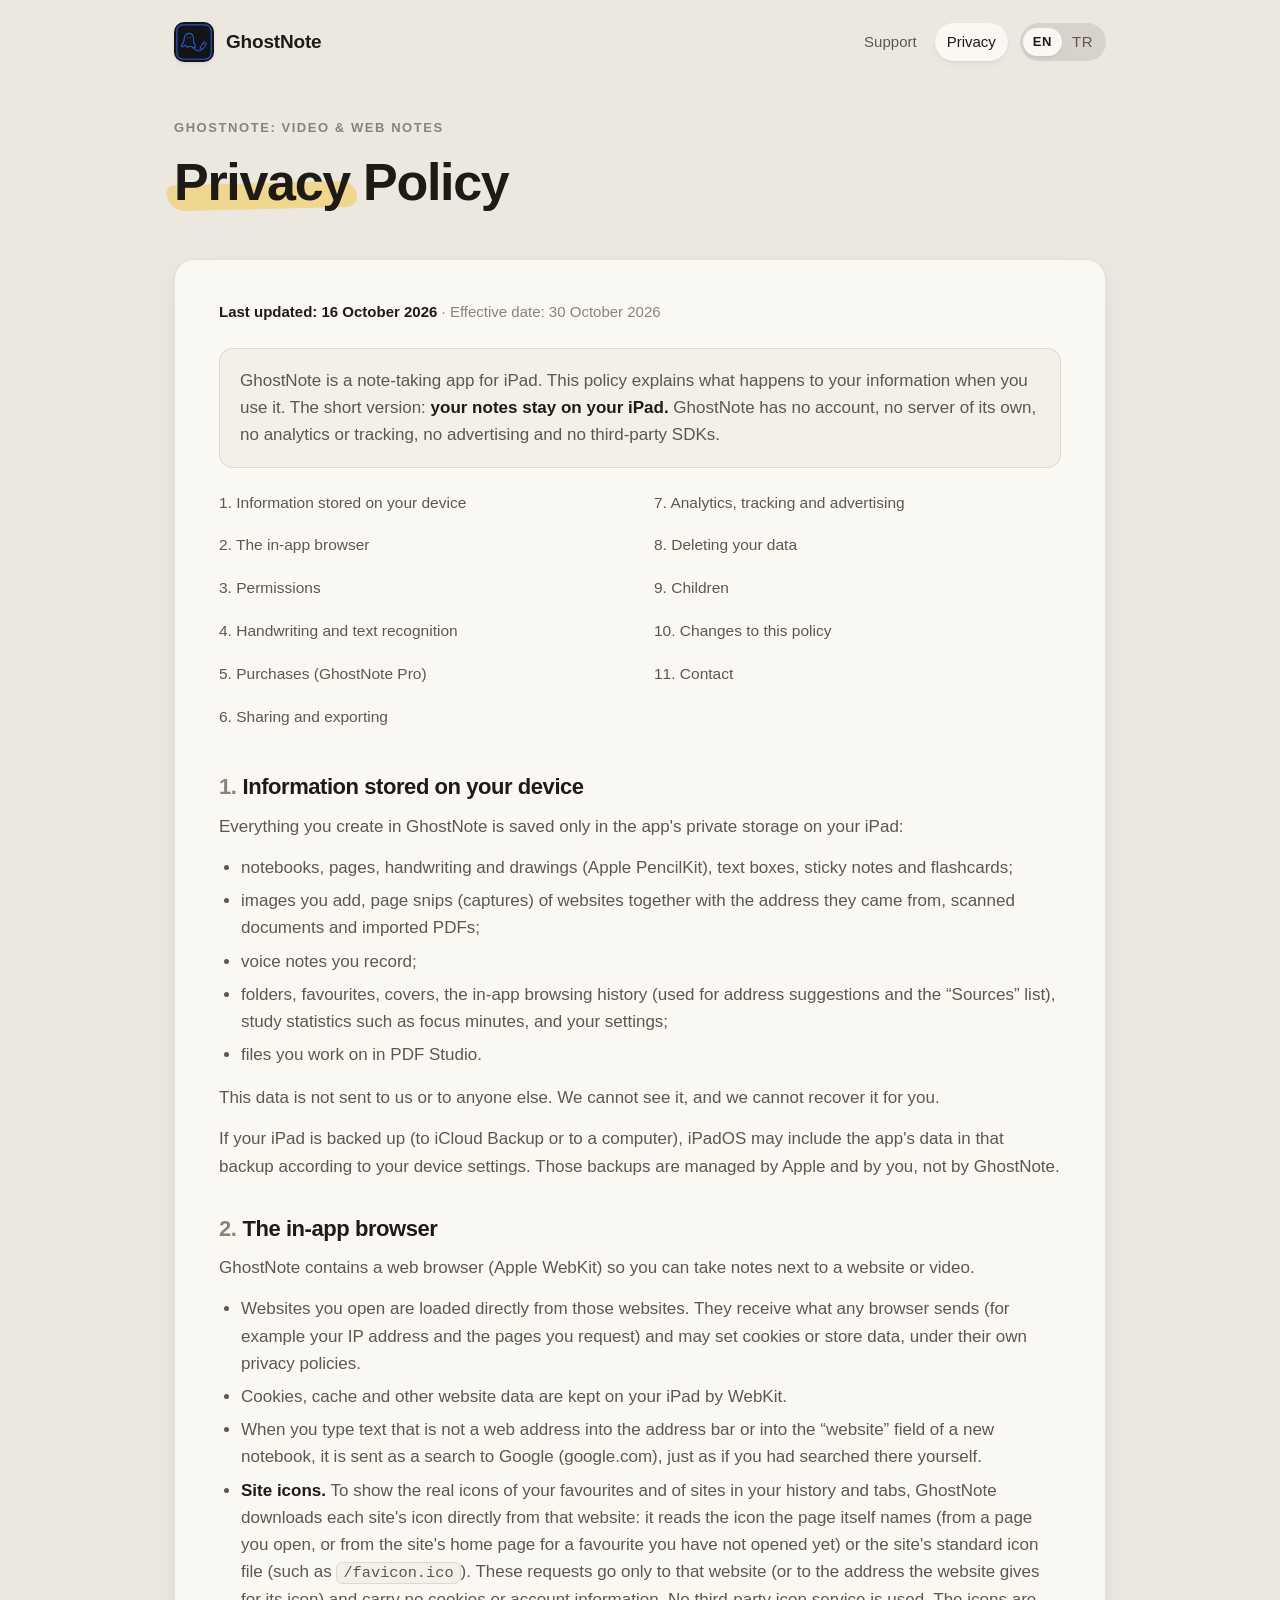
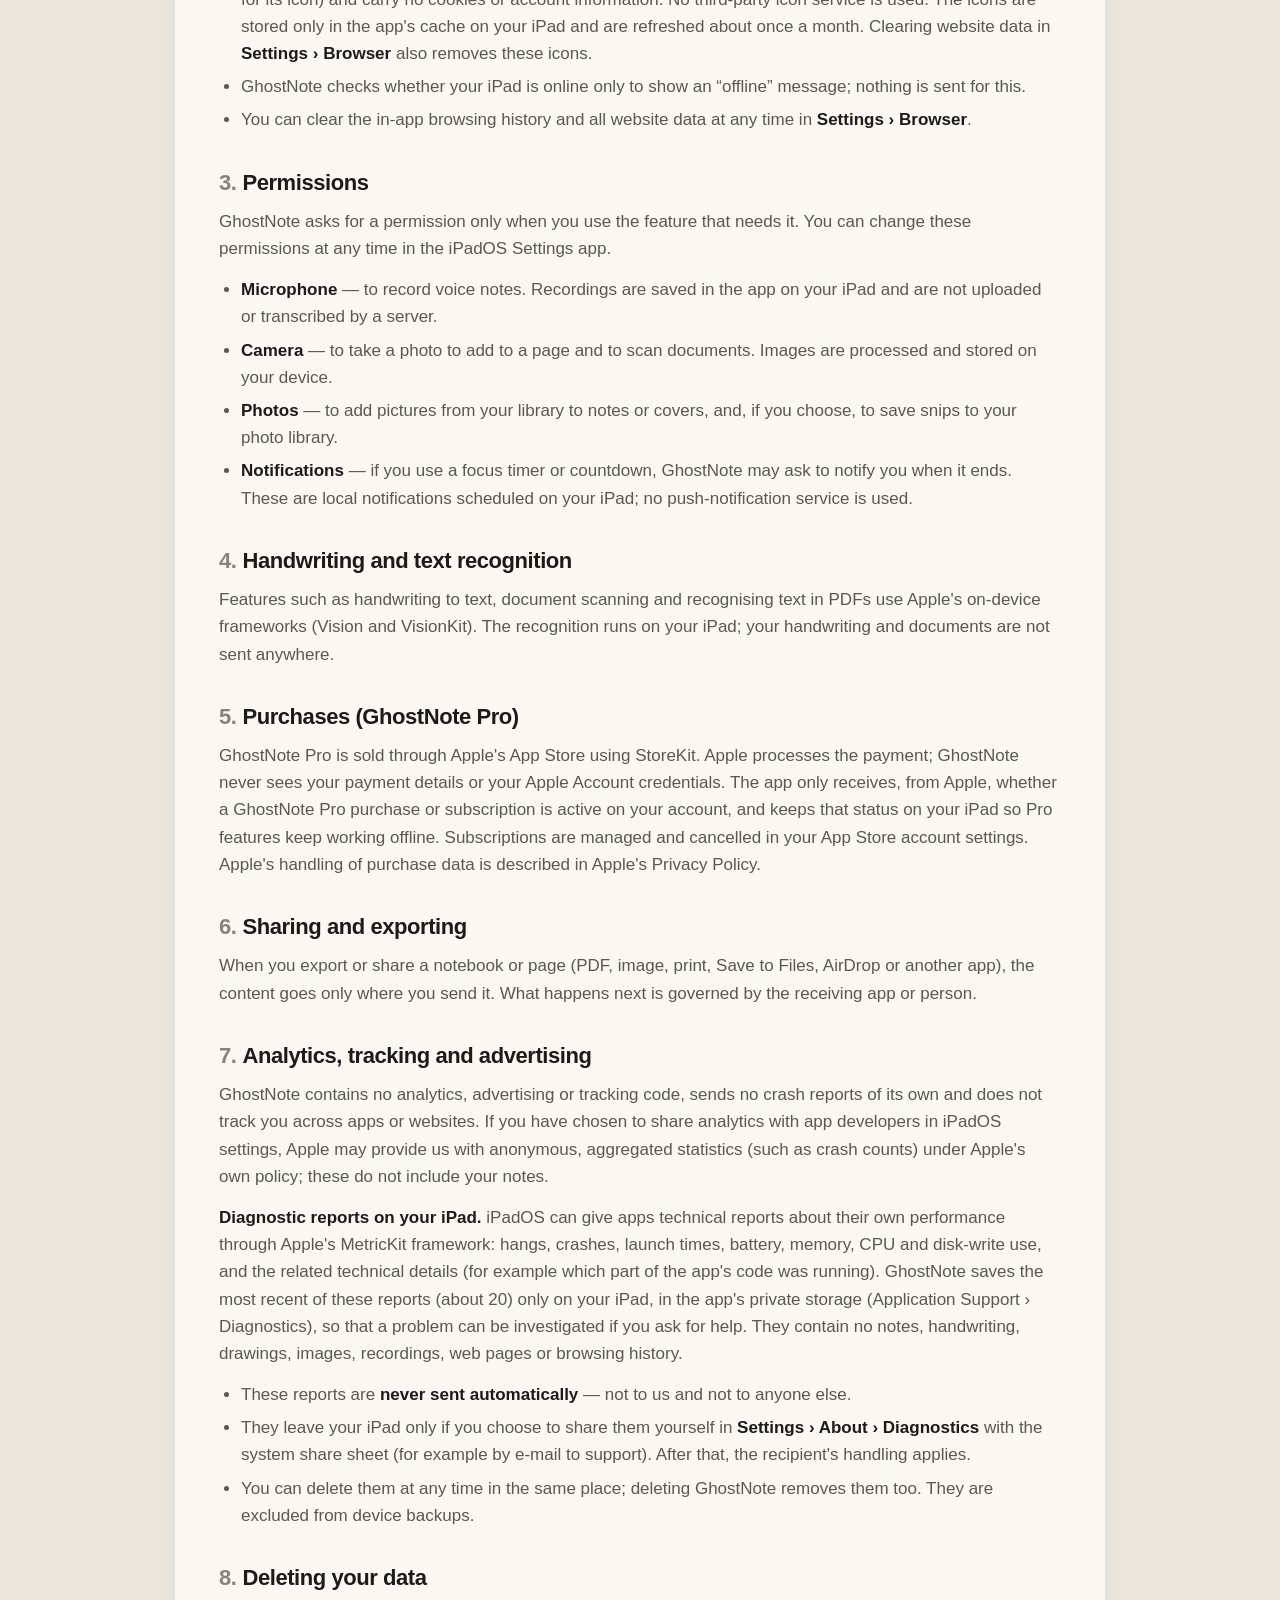
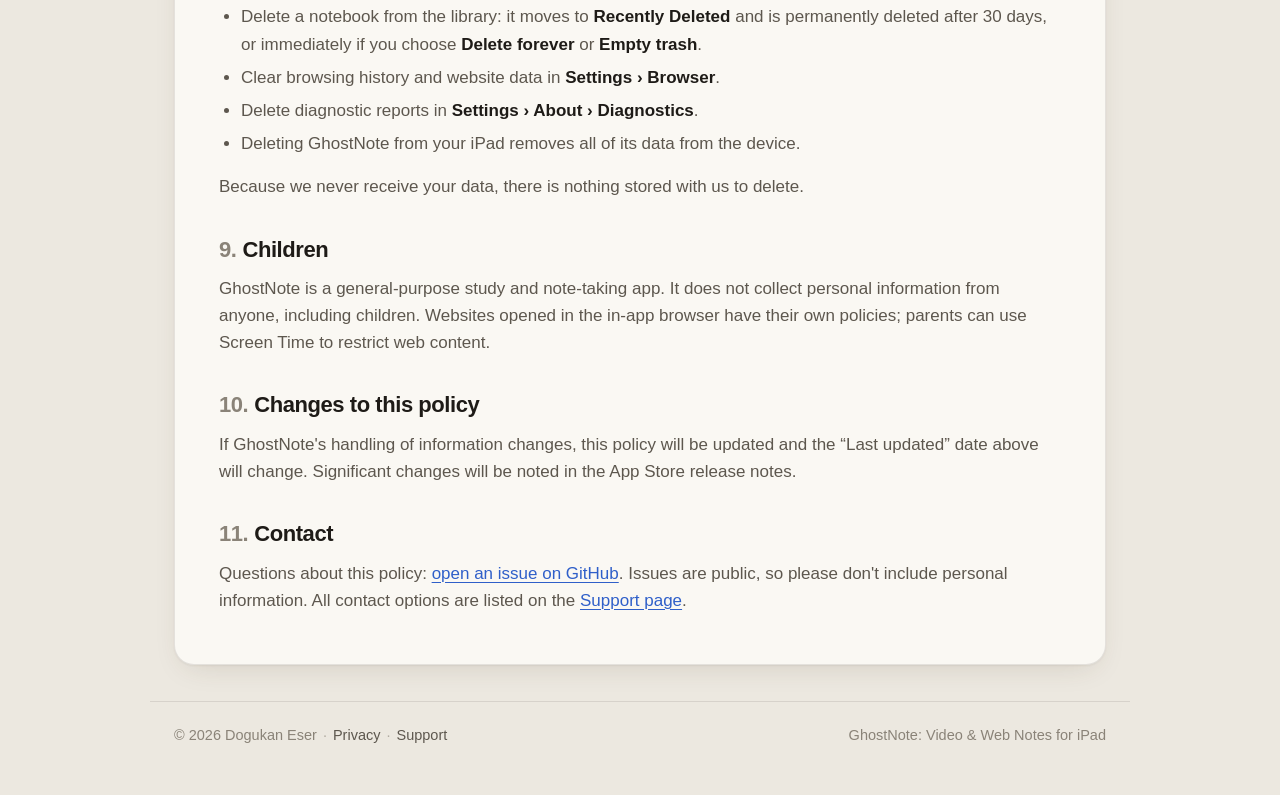
==== privacy.html @ f1d1d09b "Add GhostNote support site and privacy policy (EN/TR) with screenshot demo page Static HTML/CSS for " ====
<!doctype html>
<html lang="en">
<head>
  <meta charset="utf-8">
  <meta name="viewport" content="width=device-width, initial-scale=1, viewport-fit=cover">
  <title>GhostNote Privacy Policy</title>
  <meta name="description" content="GhostNote privacy policy: your notes stay on your iPad. No account, no server of its own, no analytics or tracking, no advertising and no third-party SDKs.">
  <meta name="referrer" content="no-referrer">
  <meta name="theme-color" content="#ECE8E0" media="(prefers-color-scheme: light)">
  <meta name="theme-color" content="#0F1012" media="(prefers-color-scheme: dark)">
  <link rel="canonical" href="https://dogukaneeser.github.io/ghostnote/privacy.html">
  <link rel="alternate" hreflang="en" href="https://dogukaneeser.github.io/ghostnote/privacy.html">
  <link rel="alternate" hreflang="tr" href="https://dogukaneeser.github.io/ghostnote/tr/privacy.html">
  <link rel="icon" type="image/png" sizes="64x64" href="favicon.png">
  <link rel="icon" type="image/png" sizes="1024x1024" href="icon.png">
  <link rel="apple-touch-icon" href="apple-touch-icon.png">
  <link rel="stylesheet" href="style.css">
</head>
<body>
  <header class="site-header">
    <div class="wrap">
      <a class="brand" href="./"><img src="icon.png" alt="" width="40" height="40">GhostNote</a>
      <nav class="nav" aria-label="Main">
        <a href="./">Support</a>
        <a href="privacy.html" aria-current="page">Privacy</a>
        <span class="lang" aria-label="Language"><span aria-current="true" lang="en">EN</span><a href="tr/privacy.html" lang="tr" hreflang="tr">TR</a></span>
      </nav>
    </div>
  </header>

  <main>
    <div class="wrap">
      <section class="hero" aria-labelledby="title">
        <p class="eyebrow">GhostNote: Video &amp; Web Notes</p>
        <h1 id="title"><span class="swash">Privacy</span> Policy</h1>
      </section>

      <article class="card doc" aria-labelledby="title">
        <p class="meta"><strong>Last updated: 16 October 2026</strong> · Effective date: 30 October 2026</p>

        <p class="summary">GhostNote is a note-taking app for iPad. This policy explains what happens to your information when you use it. The short version: <strong>your notes stay on your iPad.</strong> GhostNote has no account, no server of its own, no analytics or tracking, no advertising and no third-party SDKs.</p>

        <nav aria-label="Contents">
          <ol class="toc">
            <li><a href="#device">1. Information stored on your device</a></li>
            <li><a href="#browser">2. The in-app browser</a></li>
            <li><a href="#permissions">3. Permissions</a></li>
            <li><a href="#recognition">4. Handwriting and text recognition</a></li>
            <li><a href="#purchases">5. Purchases (GhostNote Pro)</a></li>
            <li><a href="#sharing">6. Sharing and exporting</a></li>
            <li><a href="#analytics">7. Analytics, tracking and advertising</a></li>
            <li><a href="#deleting">8. Deleting your data</a></li>
            <li><a href="#children">9. Children</a></li>
            <li><a href="#changes">10. Changes to this policy</a></li>
            <li><a href="#contact">11. Contact</a></li>
          </ol>
        </nav>

        <h2 id="device"><span class="num">1.</span>Information stored on your device</h2>
        <p>Everything you create in GhostNote is saved only in the app's private storage on your iPad:</p>
        <ul>
          <li>notebooks, pages, handwriting and drawings (Apple PencilKit), text boxes, sticky notes and flashcards;</li>
          <li>images you add, page snips (captures) of websites together with the address they came from, scanned documents and imported PDFs;</li>
          <li>voice notes you record;</li>
          <li>folders, favourites, covers, the in-app browsing history (used for address suggestions and the &ldquo;Sources&rdquo; list), study statistics such as focus minutes, and your settings;</li>
          <li>files you work on in PDF Studio.</li>
        </ul>
        <p>This data is not sent to us or to anyone else. We cannot see it, and we cannot recover it for you.</p>
        <p>If your iPad is backed up (to iCloud Backup or to a computer), iPadOS may include the app's data in that backup according to your device settings. Those backups are managed by Apple and by you, not by GhostNote.</p>

        <h2 id="browser"><span class="num">2.</span>The in-app browser</h2>
        <p>GhostNote contains a web browser (Apple WebKit) so you can take notes next to a website or video.</p>
        <ul>
          <li>Websites you open are loaded directly from those websites. They receive what any browser sends (for example your IP address and the pages you request) and may set cookies or store data, under their own privacy policies.</li>
          <li>Cookies, cache and other website data are kept on your iPad by WebKit.</li>
          <li>When you type text that is not a web address into the address bar or into the &ldquo;website&rdquo; field of a new notebook, it is sent as a search to Google (google.com), just as if you had searched there yourself.</li>
          <li><strong>Site icons.</strong> To show the real icons of your favourites and of sites in your history and tabs, GhostNote downloads each site's icon directly from that website: it reads the icon the page itself names (from a page you open, or from the site's home page for a favourite you have not opened yet) or the site's standard icon file (such as <code>/favicon.ico</code>). These requests go only to that website (or to the address the website gives for its icon) and carry no cookies or account information. No third-party icon service is used. The icons are stored only in the app's cache on your iPad and are refreshed about once a month. Clearing website data in <strong>Settings › Browser</strong> also removes these icons.</li>
          <li>GhostNote checks whether your iPad is online only to show an &ldquo;offline&rdquo; message; nothing is sent for this.</li>
          <li>You can clear the in-app browsing history and all website data at any time in <strong>Settings › Browser</strong>.</li>
        </ul>

        <h2 id="permissions"><span class="num">3.</span>Permissions</h2>
        <p>GhostNote asks for a permission only when you use the feature that needs it. You can change these permissions at any time in the iPadOS Settings app.</p>
        <ul>
          <li><strong>Microphone</strong> — to record voice notes. Recordings are saved in the app on your iPad and are not uploaded or transcribed by a server.</li>
          <li><strong>Camera</strong> — to take a photo to add to a page and to scan documents. Images are processed and stored on your device.</li>
          <li><strong>Photos</strong> — to add pictures from your library to notes or covers, and, if you choose, to save snips to your photo library.</li>
          <li><strong>Notifications</strong> — if you use a focus timer or countdown, GhostNote may ask to notify you when it ends. These are local notifications scheduled on your iPad; no push-notification service is used.</li>
        </ul>

        <h2 id="recognition"><span class="num">4.</span>Handwriting and text recognition</h2>
        <p>Features such as handwriting to text, document scanning and recognising text in PDFs use Apple's on-device frameworks (Vision and VisionKit). The recognition runs on your iPad; your handwriting and documents are not sent anywhere.</p>

        <h2 id="purchases"><span class="num">5.</span>Purchases (GhostNote Pro)</h2>
        <p>GhostNote Pro is sold through Apple's App Store using StoreKit. Apple processes the payment; GhostNote never sees your payment details or your Apple Account credentials. The app only receives, from Apple, whether a GhostNote Pro purchase or subscription is active on your account, and keeps that status on your iPad so Pro features keep working offline. Subscriptions are managed and cancelled in your App Store account settings. Apple's handling of purchase data is described in Apple's Privacy Policy.</p>

        <h2 id="sharing"><span class="num">6.</span>Sharing and exporting</h2>
        <p>When you export or share a notebook or page (PDF, image, print, Save to Files, AirDrop or another app), the content goes only where you send it. What happens next is governed by the receiving app or person.</p>

        <h2 id="analytics"><span class="num">7.</span>Analytics, tracking and advertising</h2>
        <p>GhostNote contains no analytics, advertising or tracking code, sends no crash reports of its own and does not track you across apps or websites. If you have chosen to share analytics with app developers in iPadOS settings, Apple may provide us with anonymous, aggregated statistics (such as crash counts) under Apple's own policy; these do not include your notes.</p>
        <p><strong>Diagnostic reports on your iPad.</strong> iPadOS can give apps technical reports about their own performance through Apple's MetricKit framework: hangs, crashes, launch times, battery, memory, CPU and disk-write use, and the related technical details (for example which part of the app's code was running). GhostNote saves the most recent of these reports (about 20) only on your iPad, in the app's private storage (Application Support › Diagnostics), so that a problem can be investigated if you ask for help. They contain no notes, handwriting, drawings, images, recordings, web pages or browsing history.</p>
        <ul>
          <li>These reports are <strong>never sent automatically</strong> — not to us and not to anyone else.</li>
          <li>They leave your iPad only if you choose to share them yourself in <strong>Settings › About › Diagnostics</strong> with the system share sheet (for example by e-mail to support). After that, the recipient's handling applies.</li>
          <li>You can delete them at any time in the same place; deleting GhostNote removes them too. They are excluded from device backups.</li>
        </ul>

        <h2 id="deleting"><span class="num">8.</span>Deleting your data</h2>
        <ul>
          <li>Delete a notebook from the library: it moves to <strong>Recently Deleted</strong> and is permanently deleted after 30 days, or immediately if you choose <strong>Delete forever</strong> or <strong>Empty trash</strong>.</li>
          <li>Clear browsing history and website data in <strong>Settings › Browser</strong>.</li>
          <li>Delete diagnostic reports in <strong>Settings › About › Diagnostics</strong>.</li>
          <li>Deleting GhostNote from your iPad removes all of its data from the device.</li>
        </ul>
        <p>Because we never receive your data, there is nothing stored with us to delete.</p>

        <h2 id="children"><span class="num">9.</span>Children</h2>
        <p>GhostNote is a general-purpose study and note-taking app. It does not collect personal information from anyone, including children. Websites opened in the in-app browser have their own policies; parents can use Screen Time to restrict web content.</p>

        <h2 id="changes"><span class="num">10.</span>Changes to this policy</h2>
        <p>If GhostNote's handling of information changes, this policy will be updated and the &ldquo;Last updated&rdquo; date above will change. Significant changes will be noted in the App Store release notes.</p>

        <h2 id="contact"><span class="num">11.</span>Contact</h2>
        <p>Questions about this policy: <a href="https://github.com/dogukaneeser/ghostnote/issues/new">open an issue on GitHub</a>. Issues are public, so please don't include personal information. All contact options are listed on the <a href="./#contact">Support page</a>.</p>
      </article>
    </div>
  </main>

  <footer class="site-footer">
    <div class="wrap">
      <span>© 2026 Dogukan Eser<span class="sep">·</span><a href="privacy.html">Privacy</a><span class="sep">·</span><a href="./">Support</a></span>
      <span>GhostNote: Video &amp; Web Notes for iPad</span>
    </div>
  </footer>
</body>
</html>
---- style.css ----
/* GhostNote support site: "paper and ink". System fonts only, no external resources. */

:root {
  --desk: #ECE8E0;
  --card: #FAF8F3;
  --card-2: #F3F0E8;
  --ink: #1E1B17;
  --ink-2: #5D574E;
  --ink-3: #8A8378;
  --accent: #2F5FC9;
  --accent-ink: #FFFFFF;
  --link: #2F5FC9;
  --hl: rgba(242, 194, 48, 0.45);
  --line: rgba(30, 27, 23, 0.10);
  --line-strong: rgba(30, 27, 23, 0.16);
  --shadow: 0 1px 2px rgba(74, 56, 28, 0.06), 0 10px 30px -12px rgba(74, 56, 28, 0.18);
  --shadow-sm: 0 1px 2px rgba(74, 56, 28, 0.06), 0 4px 12px -6px rgba(74, 56, 28, 0.14);
  --radius: 20px;
  --radius-sm: 14px;
  --sans: -apple-system, BlinkMacSystemFont, "SF Pro Text", "SF Pro", "Helvetica Neue", Helvetica, Arial, sans-serif;
  --display: -apple-system, BlinkMacSystemFont, "SF Pro Display", "SF Pro", "Helvetica Neue", Helvetica, Arial, sans-serif;
  color-scheme: light dark;
}

@media (prefers-color-scheme: dark) {
  :root {
    --desk: #0F1012;
    --card: #202125;
    --card-2: #18191C;
    --ink: #EDEEF0;
    --ink-2: #B2B4BA;
    --ink-3: #8C8F96;
    --accent: #4A78DD;
    --accent-ink: #FFFFFF;
    --link: #86A8F2;
    --hl: rgba(255, 198, 26, 0.38);
    --line: rgba(237, 238, 240, 0.09);
    --line-strong: rgba(237, 238, 240, 0.16);
    --shadow: 0 1px 2px rgba(0, 0, 0, 0.4), 0 12px 32px -14px rgba(0, 0, 0, 0.7);
    --shadow-sm: 0 1px 2px rgba(0, 0, 0, 0.35), 0 4px 12px -6px rgba(0, 0, 0, 0.6);
  }
}

*, *::before, *::after { box-sizing: border-box; }

html { -webkit-text-size-adjust: 100%; text-size-adjust: 100%; }

body {
  margin: 0;
  background: var(--desk);
  color: var(--ink);
  font-family: var(--sans);
  font-size: 17px;
  line-height: 1.6;
  -webkit-font-smoothing: antialiased;
  text-rendering: optimizeLegibility;
}

a { color: var(--link); text-decoration-thickness: 1px; text-underline-offset: 3px; }
a:hover { text-decoration-thickness: 2px; }
a:focus-visible, summary:focus-visible, .btn:focus-visible {
  outline: 3px solid var(--accent);
  outline-offset: 3px;
  border-radius: 8px;
}

.wrap { width: 100%; max-width: 980px; margin: 0 auto; padding: 0 24px; }

/* ---------- Header ---------- */
.site-header { padding: 22px 0 8px; }
.site-header .wrap { display: flex; align-items: center; justify-content: space-between; gap: 16px; flex-wrap: wrap; }
.brand { display: inline-flex; align-items: center; gap: 12px; color: var(--ink); text-decoration: none; font-weight: 700; font-size: 19px; letter-spacing: -0.01em; }
.brand img { width: 40px; height: 40px; border-radius: 10px; box-shadow: var(--shadow-sm); }
.nav { display: flex; align-items: center; gap: 6px; flex-wrap: wrap; }
.nav a { color: var(--ink-2); text-decoration: none; font-size: 15px; font-weight: 500; padding: 7px 12px; border-radius: 999px; }
.nav a:hover { color: var(--ink); background: var(--line); }
.nav a[aria-current="page"] { color: var(--ink); background: var(--card); box-shadow: var(--shadow-sm); }
.lang { display: inline-flex; align-items: center; margin-left: 6px; padding: 3px; border-radius: 999px; background: var(--line); font-size: 13px; font-weight: 600; letter-spacing: 0.04em; }
.lang a, .lang span { padding: 4px 10px; border-radius: 999px; text-decoration: none; color: var(--ink-2); }
.lang a:hover { color: var(--ink); background: transparent; }
.lang [aria-current="true"] { background: var(--card); color: var(--ink); box-shadow: var(--shadow-sm); }

/* ---------- Hero ---------- */
.hero { padding: 48px 0 28px; }
.eyebrow { margin: 0 0 14px; font-size: 13px; font-weight: 700; letter-spacing: 0.12em; text-transform: uppercase; color: var(--ink-3); }
h1 {
  margin: 0 0 20px;
  font-family: var(--display);
  font-size: clamp(1.75rem, 1rem + 4.2vw, 3.25rem);
  line-height: 1.12;
  letter-spacing: -0.025em;
  font-weight: 750;
  max-width: 20ch;
}
.swash { position: relative; z-index: 0; white-space: nowrap; }
.swash::after {
  content: "";
  position: absolute;
  z-index: -1;
  left: -0.14em;
  right: -0.14em;
  bottom: 0.04em;
  height: 0.5em;
  background: var(--hl);
  border-radius: 0.22em 0.5em 0.3em 0.55em;
  transform: rotate(-1.4deg);
}
.lead { margin: 0; max-width: 62ch; font-size: 19px; line-height: 1.6; color: var(--ink-2); }
.lead strong { color: var(--ink); font-weight: 600; }
.chips { display: flex; flex-wrap: wrap; gap: 8px; margin: 24px 0 0; padding: 0; list-style: none; }
.chips li { font-size: 14px; font-weight: 500; color: var(--ink-2); background: var(--card); border: 1px solid var(--line); border-radius: 999px; padding: 6px 13px; box-shadow: var(--shadow-sm); }

/* ---------- Sections & cards ---------- */
section { padding: 24px 0; }
h2 { margin: 0 0 18px; font-family: var(--display); font-size: clamp(1.4rem, 1.1rem + 1.2vw, 1.85rem); line-height: 1.2; letter-spacing: -0.02em; font-weight: 700; }
h3 { margin: 0 0 6px; font-size: 18px; line-height: 1.35; letter-spacing: -0.01em; font-weight: 650; }
.card { background: var(--card); border: 1px solid var(--line); border-radius: var(--radius); box-shadow: var(--shadow); }

.features { display: grid; grid-template-columns: repeat(3, minmax(0, 1fr)); gap: 16px; margin: 0; padding: 0; list-style: none; }
.feature { padding: 22px 22px 20px; }
.feature p { margin: 0; color: var(--ink-2); font-size: 15.5px; line-height: 1.55; }
.feature .icon { display: inline-grid; place-items: center; width: 40px; height: 40px; margin-bottom: 14px; border-radius: 12px; background: var(--card-2); border: 1px solid var(--line); color: var(--accent); }
.feature .icon svg { width: 22px; height: 22px; }

/* ---------- FAQ ---------- */
.faq { padding: 6px 0; }
.faq details { border-top: 1px solid var(--line); }
.faq details:first-child { border-top: 0; }
.faq summary {
  list-style: none;
  cursor: pointer;
  display: flex;
  align-items: center;
  justify-content: space-between;
  gap: 16px;
  padding: 18px 24px;
  font-weight: 600;
  font-size: 17px;
  line-height: 1.4;
}
.faq summary::-webkit-details-marker { display: none; }
.faq summary::after {
  content: "";
  flex: none;
  width: 11px;
  height: 11px;
  margin-right: 4px;
  border-right: 2px solid var(--ink-3);
  border-bottom: 2px solid var(--ink-3);
  transform: translateY(-3px) rotate(45deg);
  transition: transform 0.2s ease;
}
.faq details[open] summary::after { transform: translateY(2px) rotate(-135deg); }
.faq summary:hover { color: var(--accent); }
.faq .answer { padding: 0 24px 20px; color: var(--ink-2); }
.faq .answer p { margin: 0 0 12px; }
.faq .answer p:last-child, .faq .answer ul:last-child, .faq .answer ol:last-child { margin-bottom: 0; }
.faq .answer ul, .faq .answer ol { margin: 0 0 12px; padding-left: 22px; }
.faq .answer li { margin: 4px 0; }
.faq .answer strong { color: var(--ink); font-weight: 600; }
.path { font-weight: 600; color: var(--ink); white-space: nowrap; }

.plans { display: grid; grid-template-columns: 1fr 1fr; gap: 12px; margin: 4px 0 14px; }
.plan { padding: 16px 18px; border-radius: var(--radius-sm); background: var(--card-2); border: 1px solid var(--line); }
.plan h4 { margin: 0 0 6px; font-size: 15px; letter-spacing: 0.06em; text-transform: uppercase; color: var(--ink); }
.plan ul { margin: 0; padding-left: 18px; font-size: 15.5px; }

/* ---------- Contact ---------- */
.contact { padding: 28px 28px 26px; display: grid; grid-template-columns: 1.4fr 1fr; gap: 28px; align-items: start; }
.contact h2 { margin-bottom: 10px; }
.contact p { margin: 0 0 12px; color: var(--ink-2); }
.contact .actions { display: flex; flex-direction: column; gap: 10px; }
.btn { display: inline-flex; align-items: center; justify-content: center; gap: 8px; padding: 13px 18px; border-radius: 999px; font-weight: 600; font-size: 16px; text-decoration: none; text-align: center; }
.btn-primary { background: var(--accent); color: var(--accent-ink); box-shadow: var(--shadow-sm); }
.btn-primary:hover { filter: brightness(1.06); }
.btn-ghost { background: transparent; color: var(--ink); border: 1px solid var(--line-strong); }
.btn-ghost:hover { background: var(--line); }
.note { font-size: 14.5px; line-height: 1.55; color: var(--ink-3); }

/* ---------- Policy (long text) ---------- */
.doc { padding: 40px 44px 36px; }
.doc .meta { margin: 0 0 24px; color: var(--ink-3); font-size: 15px; }
.summary { margin: 0 0 28px; padding: 18px 20px; border-radius: var(--radius-sm); background: var(--card-2); border: 1px solid var(--line); color: var(--ink-2); }
.summary strong { color: var(--ink); }
.toc { margin: 0 0 32px; padding: 0; list-style: none; display: grid; grid-template-columns: 1fr 1fr; grid-template-rows: repeat(6, auto); grid-auto-flow: column; column-gap: 28px; font-size: 15.5px; }
.toc li { padding: 3px 0; }
.toc a { color: var(--ink-2); text-decoration: none; }
.toc a:hover { color: var(--link); text-decoration: underline; }
.doc h2 { margin: 36px 0 12px; font-size: 22px; scroll-margin-top: 20px; }
.doc h2 .num { color: var(--ink-3); font-weight: 600; margin-right: 6px; }
.doc h3 { margin: 22px 0 8px; font-size: 17px; }
.doc p, .doc li { color: var(--ink-2); }
.doc p { margin: 0 0 14px; }
.doc ul { margin: 0 0 16px; padding-left: 22px; }
.doc li { margin: 6px 0; }
.doc strong { color: var(--ink); font-weight: 600; }
.doc code { font-family: ui-monospace, "SF Mono", Menlo, Consolas, monospace; font-size: 0.9em; padding: 1px 6px; border-radius: 6px; background: var(--card-2); border: 1px solid var(--line); }
.doc hr { border: 0; border-top: 1px solid var(--line); margin: 32px 0; }

/* ---------- Footer ---------- */
.site-footer { padding: 36px 0 48px; color: var(--ink-3); font-size: 14.5px; }
.site-footer .wrap { display: flex; flex-wrap: wrap; justify-content: space-between; gap: 10px 20px; border-top: 1px solid var(--line); padding-top: 22px; }
.site-footer a { color: var(--ink-2); text-decoration: none; }
.site-footer a:hover { color: var(--link); text-decoration: underline; }
.site-footer .sep { margin: 0 6px; opacity: 0.6; }

/* ---------- Responsive ---------- */
@media (max-width: 860px) {
  .features { grid-template-columns: repeat(2, minmax(0, 1fr)); }
  .contact { grid-template-columns: 1fr; gap: 18px; }
}
@media (max-width: 600px) {
  body { font-size: 16px; }
  .wrap { padding: 0 16px; }
  .site-header { padding-top: 16px; }
  .brand img { width: 34px; height: 34px; border-radius: 8px; }
  .nav { gap: 2px; }
  .nav a { padding: 6px 10px; }
  .hero { padding: 30px 0 18px; }
  .lead { font-size: 17px; }
  .features { grid-template-columns: 1fr; }
  .plans { grid-template-columns: 1fr; }
  .faq summary { padding: 16px 18px; font-size: 16px; }
  .faq .answer { padding: 0 18px 18px; }
  .contact { padding: 22px 20px; }
  .doc { padding: 26px 20px 22px; }
  .toc { grid-template-columns: 1fr; grid-template-rows: none; grid-auto-flow: row; }
  .path { white-space: normal; }
}

@media (prefers-reduced-motion: reduce) {
  .faq summary::after { transition: none; }
}
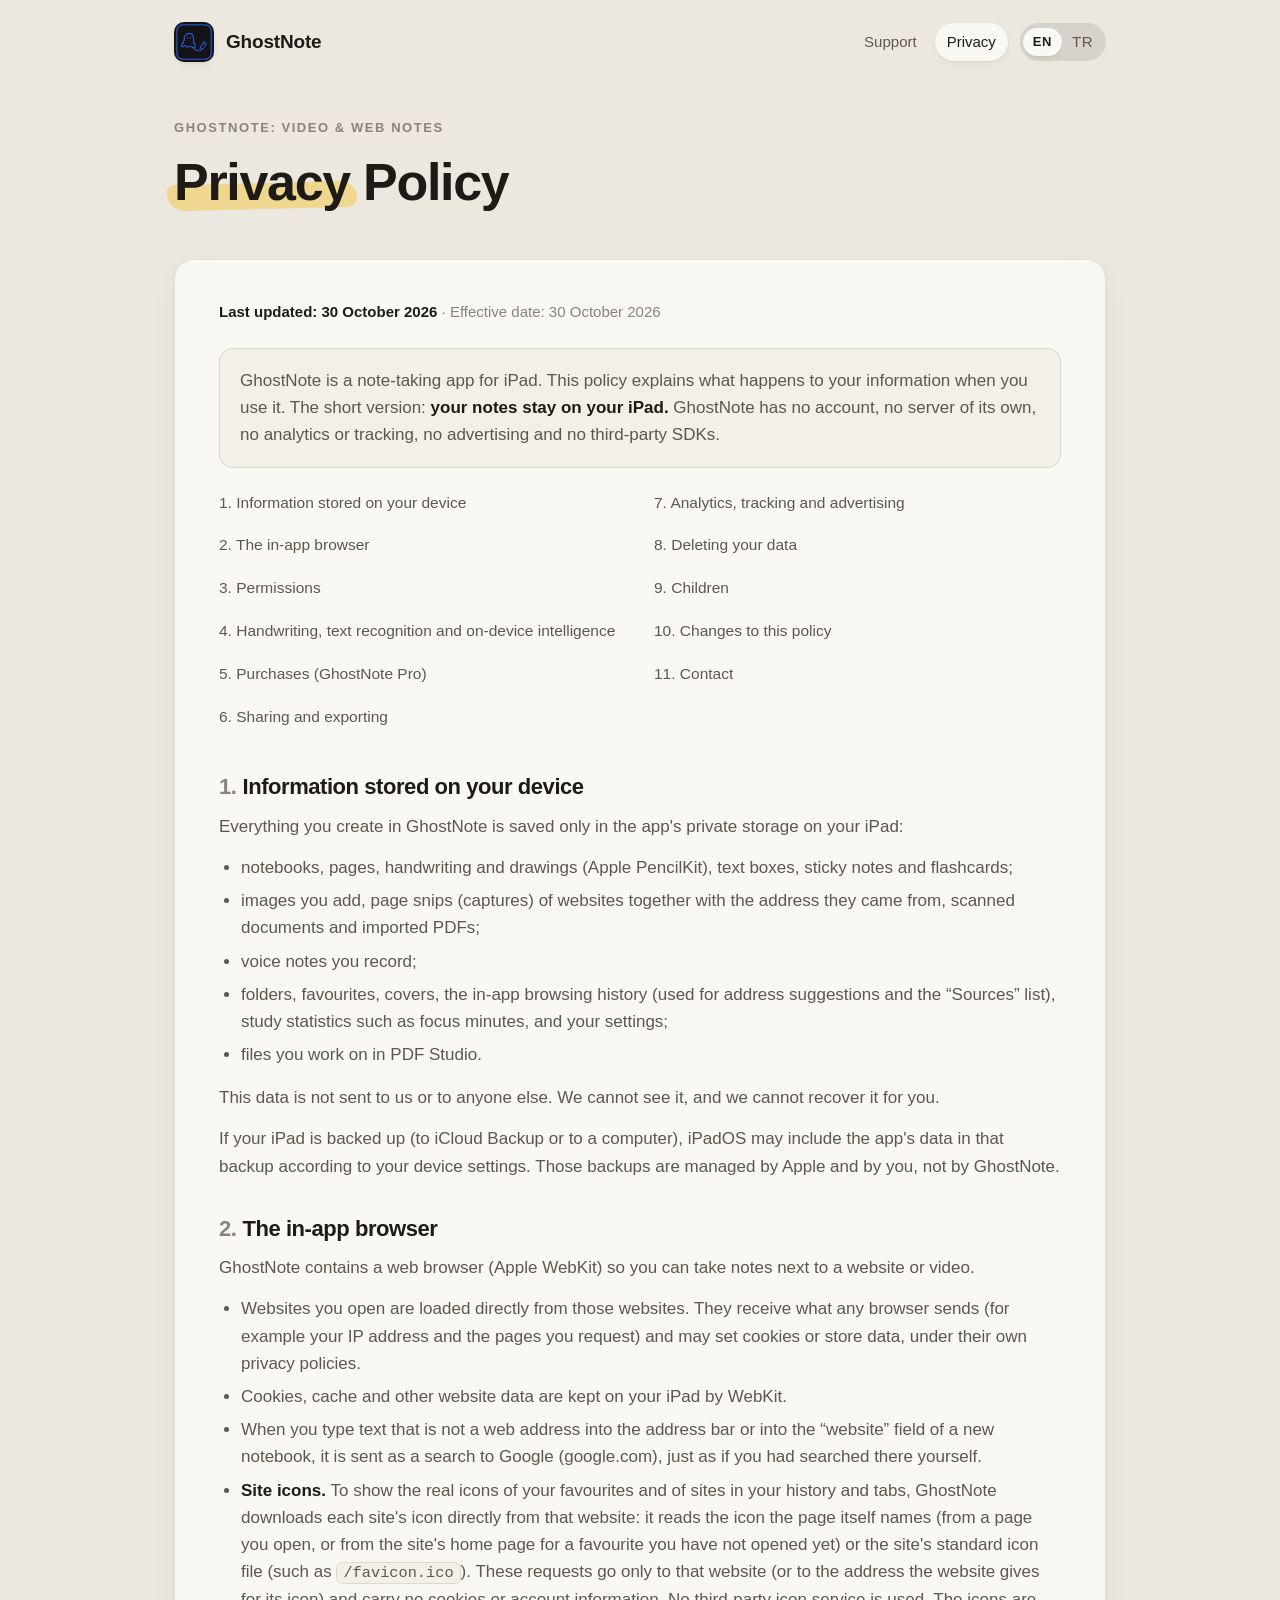
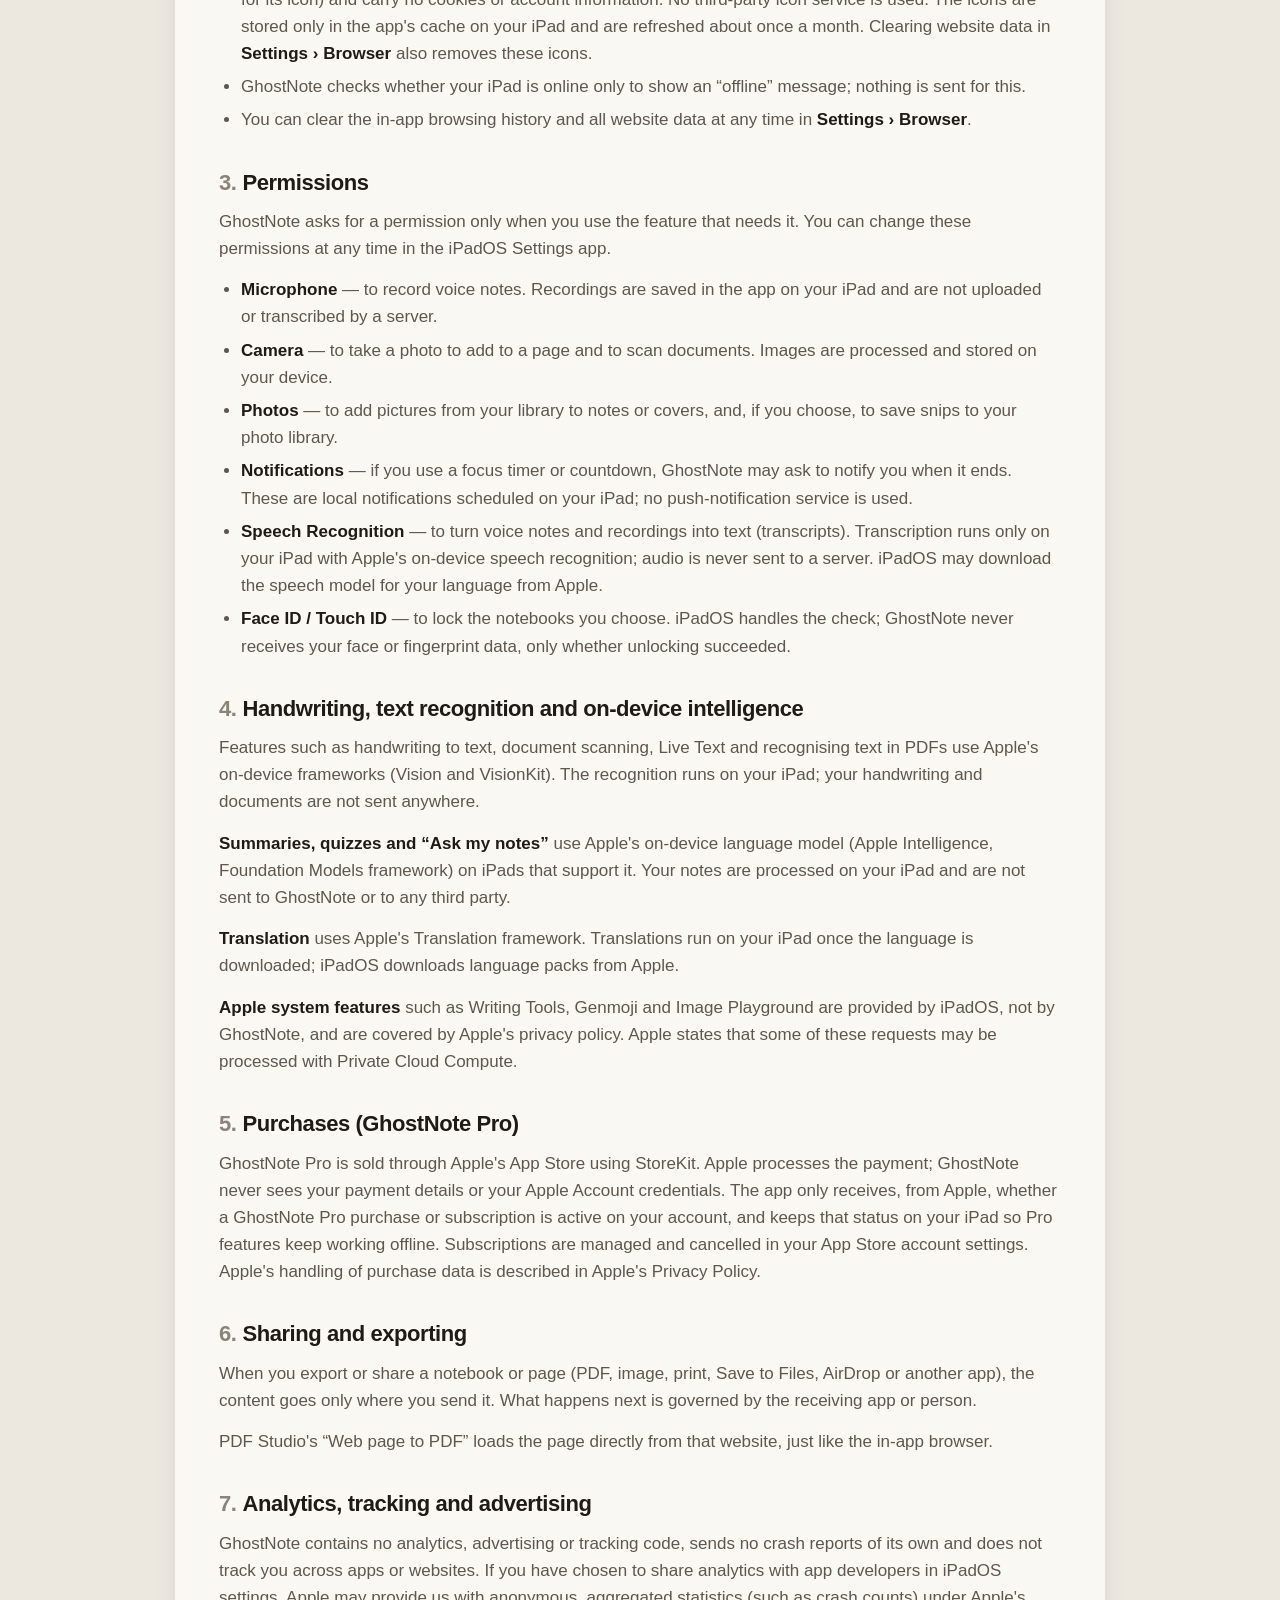
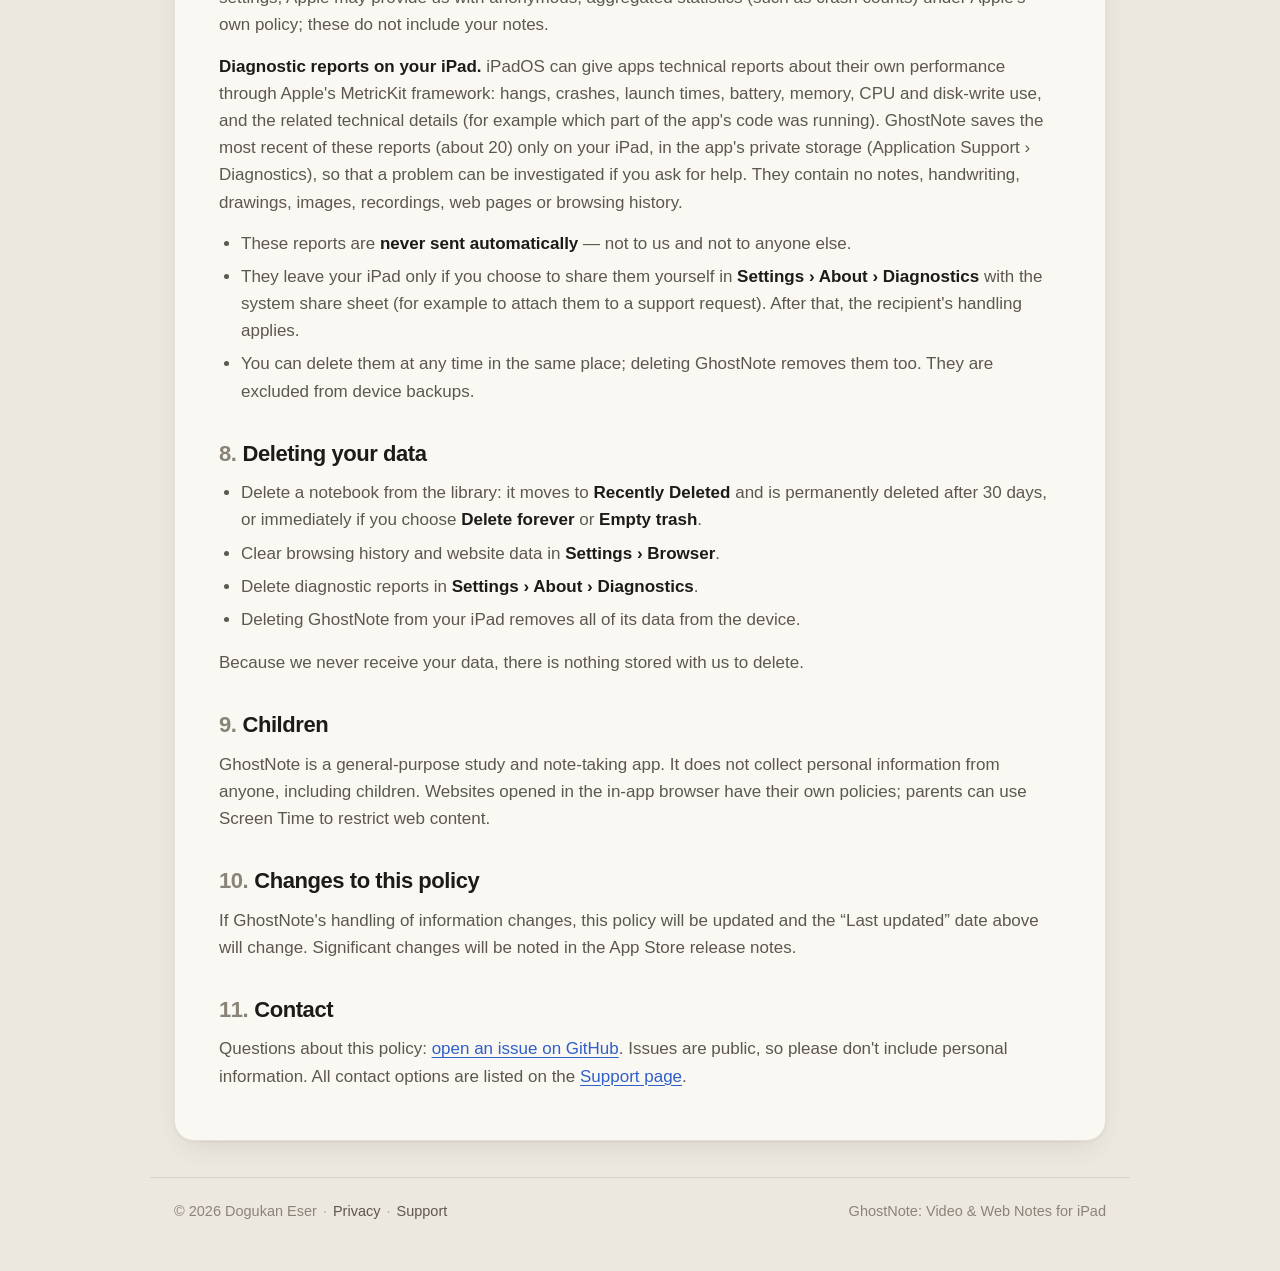
==== commit 3a2b4dd3: "Privacy policy: speech recognition, Face ID, on-device AI, translation, Apple system features" ====
--- a/privacy.html
+++ b/privacy.html
@@ -36,7 +36,7 @@
       </section>
 
       <article class="card doc" aria-labelledby="title">
-        <p class="meta"><strong>Last updated: 16 October 2026</strong> · Effective date: 30 October 2026</p>
+        <p class="meta"><strong>Last updated: 30 October 2026</strong> · Effective date: 30 October 2026</p>
 
         <p class="summary">GhostNote is a note-taking app for iPad. This policy explains what happens to your information when you use it. The short version: <strong>your notes stay on your iPad.</strong> GhostNote has no account, no server of its own, no analytics or tracking, no advertising and no third-party SDKs.</p>
 
@@ -45,7 +45,7 @@
             <li><a href="#device">1. Information stored on your device</a></li>
             <li><a href="#browser">2. The in-app browser</a></li>
             <li><a href="#permissions">3. Permissions</a></li>
-            <li><a href="#recognition">4. Handwriting and text recognition</a></li>
+            <li><a href="#recognition">4. Handwriting, text recognition and on-device intelligence</a></li>
             <li><a href="#purchases">5. Purchases (GhostNote Pro)</a></li>
             <li><a href="#sharing">6. Sharing and exporting</a></li>
             <li><a href="#analytics">7. Analytics, tracking and advertising</a></li>
@@ -86,23 +86,29 @@
           <li><strong>Camera</strong> — to take a photo to add to a page and to scan documents. Images are processed and stored on your device.</li>
           <li><strong>Photos</strong> — to add pictures from your library to notes or covers, and, if you choose, to save snips to your photo library.</li>
           <li><strong>Notifications</strong> — if you use a focus timer or countdown, GhostNote may ask to notify you when it ends. These are local notifications scheduled on your iPad; no push-notification service is used.</li>
+          <li><strong>Speech Recognition</strong> — to turn voice notes and recordings into text (transcripts). Transcription runs only on your iPad with Apple's on-device speech recognition; audio is never sent to a server. iPadOS may download the speech model for your language from Apple.</li>
+          <li><strong>Face ID / Touch ID</strong> — to lock the notebooks you choose. iPadOS handles the check; GhostNote never receives your face or fingerprint data, only whether unlocking succeeded.</li>
         </ul>
 
-        <h2 id="recognition"><span class="num">4.</span>Handwriting and text recognition</h2>
-        <p>Features such as handwriting to text, document scanning and recognising text in PDFs use Apple's on-device frameworks (Vision and VisionKit). The recognition runs on your iPad; your handwriting and documents are not sent anywhere.</p>
+        <h2 id="recognition"><span class="num">4.</span>Handwriting, text recognition and on-device intelligence</h2>
+        <p>Features such as handwriting to text, document scanning, Live Text and recognising text in PDFs use Apple's on-device frameworks (Vision and VisionKit). The recognition runs on your iPad; your handwriting and documents are not sent anywhere.</p>
+        <p><strong>Summaries, quizzes and “Ask my notes”</strong> use Apple's on-device language model (Apple Intelligence, Foundation Models framework) on iPads that support it. Your notes are processed on your iPad and are not sent to GhostNote or to any third party.</p>
+        <p><strong>Translation</strong> uses Apple's Translation framework. Translations run on your iPad once the language is downloaded; iPadOS downloads language packs from Apple.</p>
+        <p><strong>Apple system features</strong> such as Writing Tools, Genmoji and Image Playground are provided by iPadOS, not by GhostNote, and are covered by Apple's privacy policy. Apple states that some of these requests may be processed with Private Cloud Compute.</p>
 
         <h2 id="purchases"><span class="num">5.</span>Purchases (GhostNote Pro)</h2>
         <p>GhostNote Pro is sold through Apple's App Store using StoreKit. Apple processes the payment; GhostNote never sees your payment details or your Apple Account credentials. The app only receives, from Apple, whether a GhostNote Pro purchase or subscription is active on your account, and keeps that status on your iPad so Pro features keep working offline. Subscriptions are managed and cancelled in your App Store account settings. Apple's handling of purchase data is described in Apple's Privacy Policy.</p>
 
         <h2 id="sharing"><span class="num">6.</span>Sharing and exporting</h2>
         <p>When you export or share a notebook or page (PDF, image, print, Save to Files, AirDrop or another app), the content goes only where you send it. What happens next is governed by the receiving app or person.</p>
+        <p>PDF Studio's “Web page to PDF” loads the page directly from that website, just like the in-app browser.</p>
 
         <h2 id="analytics"><span class="num">7.</span>Analytics, tracking and advertising</h2>
         <p>GhostNote contains no analytics, advertising or tracking code, sends no crash reports of its own and does not track you across apps or websites. If you have chosen to share analytics with app developers in iPadOS settings, Apple may provide us with anonymous, aggregated statistics (such as crash counts) under Apple's own policy; these do not include your notes.</p>
         <p><strong>Diagnostic reports on your iPad.</strong> iPadOS can give apps technical reports about their own performance through Apple's MetricKit framework: hangs, crashes, launch times, battery, memory, CPU and disk-write use, and the related technical details (for example which part of the app's code was running). GhostNote saves the most recent of these reports (about 20) only on your iPad, in the app's private storage (Application Support › Diagnostics), so that a problem can be investigated if you ask for help. They contain no notes, handwriting, drawings, images, recordings, web pages or browsing history.</p>
         <ul>
           <li>These reports are <strong>never sent automatically</strong> — not to us and not to anyone else.</li>
-          <li>They leave your iPad only if you choose to share them yourself in <strong>Settings › About › Diagnostics</strong> with the system share sheet (for example by e-mail to support). After that, the recipient's handling applies.</li>
+          <li>They leave your iPad only if you choose to share them yourself in <strong>Settings › About › Diagnostics</strong> with the system share sheet (for example to attach them to a support request). After that, the recipient's handling applies.</li>
           <li>You can delete them at any time in the same place; deleting GhostNote removes them too. They are excluded from device backups.</li>
         </ul>
 
